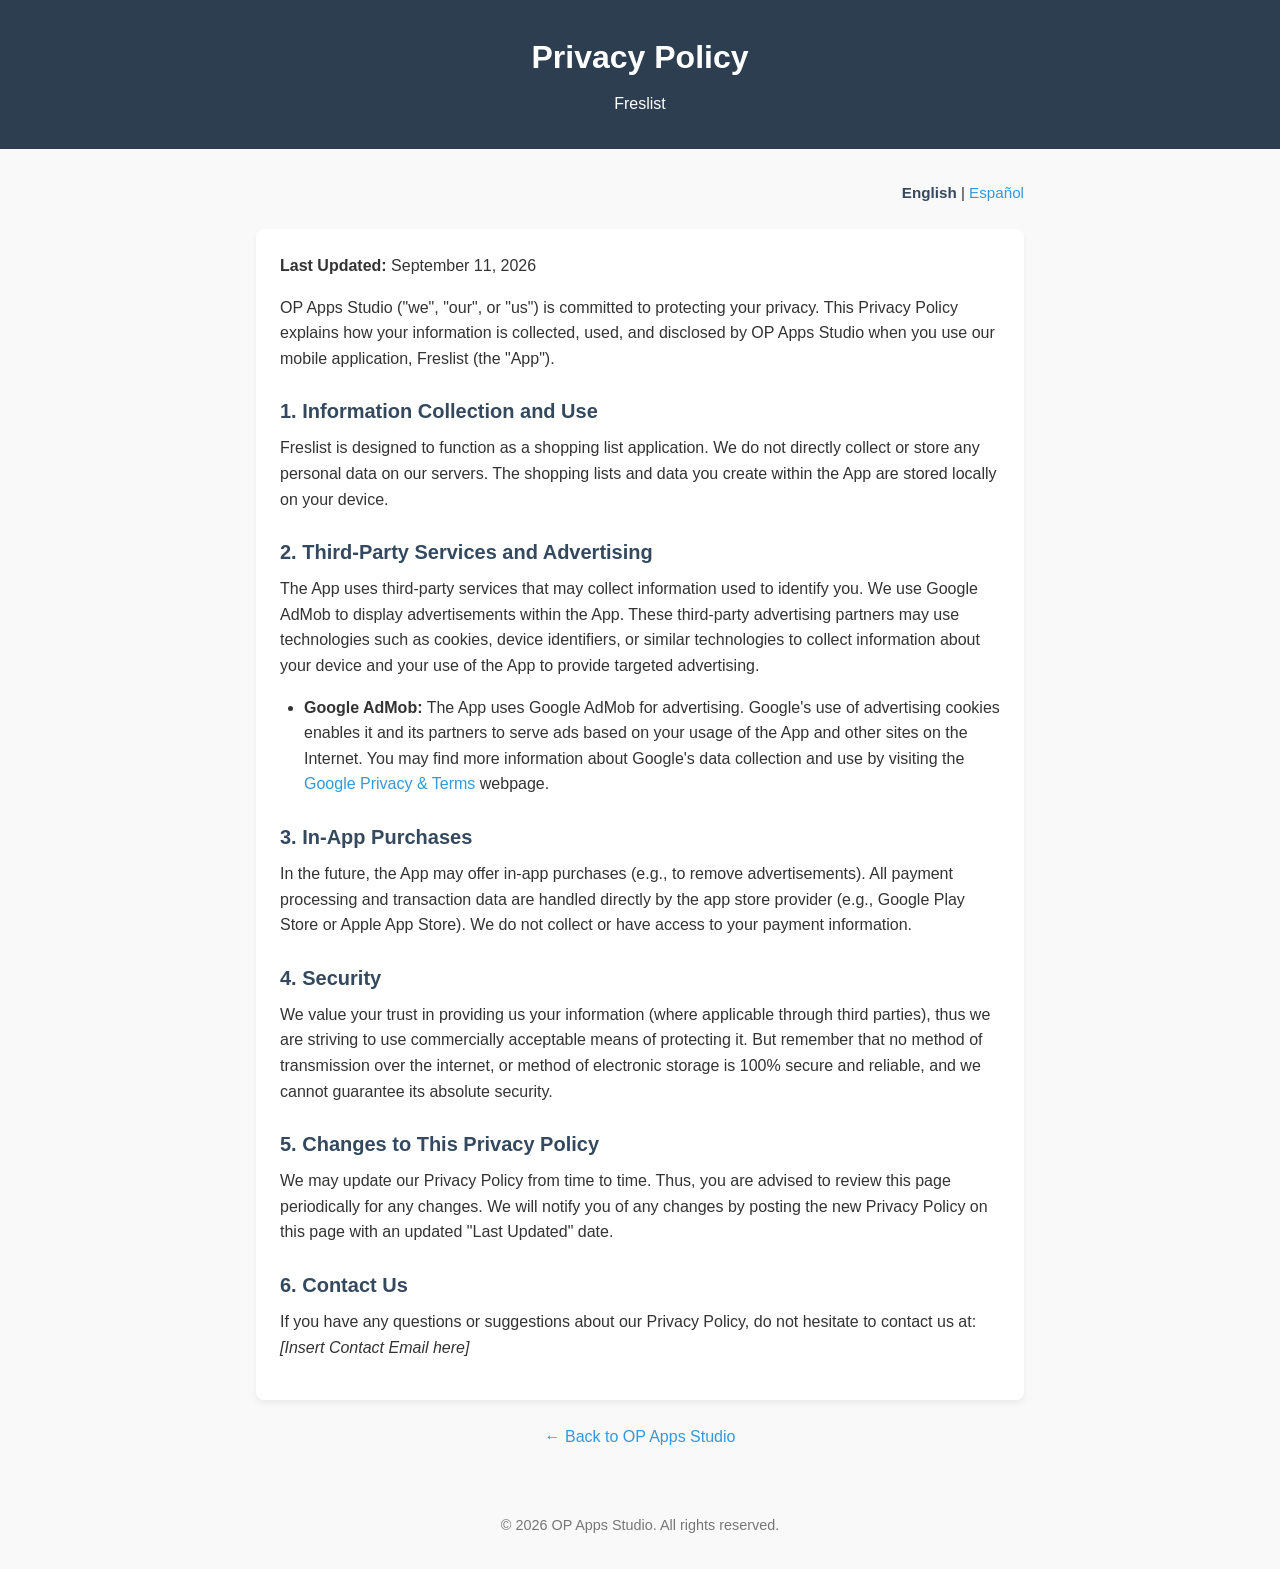
==== privacy/freslist/index.html @ 91d09dc1 "Add files via upload" ====
<!DOCTYPE html>
<html lang="en">
<head>
    <meta charset="UTF-8">
    <meta name="viewport" content="width=device-width, initial-scale=1.0">
    <title>Privacy Policy - Freslist | OP Apps Studio</title>
    <meta name="description" content="Privacy Policy for Freslist, a shopping list app by OP Apps Studio.">
    <link rel="stylesheet" href="../../css/style.css">
</head>
<body>
    <header>
        <h1>Privacy Policy</h1>
        <p>Freslist</p>
    </header>

    <main>
        <div class="language-selector">
            <span>English</span> | <a href="es.html">Español</a>
        </div>
        
        <div class="card privacy-content">
            <p><strong>Last Updated:</strong> September 11, 2026</p>

            <p>OP Apps Studio ("we", "our", or "us") is committed to protecting your privacy. This Privacy Policy explains how your information is collected, used, and disclosed by OP Apps Studio when you use our mobile application, Freslist (the "App").</p>

            <h2>1. Information Collection and Use</h2>
            <p>Freslist is designed to function as a shopping list application. We do not directly collect or store any personal data on our servers. The shopping lists and data you create within the App are stored locally on your device.</p>
            
            <h2>2. Third-Party Services and Advertising</h2>
            <p>The App uses third-party services that may collect information used to identify you. We use Google AdMob to display advertisements within the App. These third-party advertising partners may use technologies such as cookies, device identifiers, or similar technologies to collect information about your device and your use of the App to provide targeted advertising.</p>
            <ul>
                <li><strong>Google AdMob:</strong> The App uses Google AdMob for advertising. Google's use of advertising cookies enables it and its partners to serve ads based on your usage of the App and other sites on the Internet. You may find more information about Google's data collection and use by visiting the <a href="https://policies.google.com/technologies/ads" target="_blank" rel="noopener noreferrer">Google Privacy & Terms</a> webpage.</li>
            </ul>

            <h2>3. In-App Purchases</h2>
            <p>In the future, the App may offer in-app purchases (e.g., to remove advertisements). All payment processing and transaction data are handled directly by the app store provider (e.g., Google Play Store or Apple App Store). We do not collect or have access to your payment information.</p>

            <h2>4. Security</h2>
            <p>We value your trust in providing us your information (where applicable through third parties), thus we are striving to use commercially acceptable means of protecting it. But remember that no method of transmission over the internet, or method of electronic storage is 100% secure and reliable, and we cannot guarantee its absolute security.</p>

            <h2>5. Changes to This Privacy Policy</h2>
            <p>We may update our Privacy Policy from time to time. Thus, you are advised to review this page periodically for any changes. We will notify you of any changes by posting the new Privacy Policy on this page with an updated "Last Updated" date.</p>

            <h2>6. Contact Us</h2>
            <p>If you have any questions or suggestions about our Privacy Policy, do not hesitate to contact us at: <em>[Insert Contact Email here]</em></p>
        </div>
        
        <div style="text-align: center; margin-top: 1rem;">
            <a href="../../index.html">&larr; Back to OP Apps Studio</a>
        </div>
    </main>

    <footer>
        <p>&copy; 2026 OP Apps Studio. All rights reserved.</p>
    </footer>
</body>
</html>
---- css/style.css ----
:root {
  --primary-color: #2c3e50;
  --secondary-color: #34495e;
  --accent-color: #3498db;
  --text-color: #333;
  --bg-color: #f9f9f9;
  --card-bg: #fff;
}

* {
  box-sizing: border-box;
  margin: 0;
  padding: 0;
}

body {
  font-family: -apple-system, BlinkMacSystemFont, "Segoe UI", Roboto, Helvetica, Arial, sans-serif;
  line-height: 1.6;
  color: var(--text-color);
  background-color: var(--bg-color);
}

header {
  background-color: var(--primary-color);
  color: white;
  padding: 2rem 1rem;
  text-align: center;
}

header h1 {
  margin-bottom: 0.5rem;
}

main {
  max-width: 800px;
  margin: 0 auto;
  padding: 2rem 1rem;
}

.card {
  background-color: var(--card-bg);
  border-radius: 8px;
  padding: 1.5rem;
  margin-bottom: 1.5rem;
  box-shadow: 0 4px 6px rgba(0,0,0,0.05);
}

.card h2 {
  color: var(--secondary-color);
  margin-bottom: 1rem;
}

a {
  color: var(--accent-color);
  text-decoration: none;
}

a:hover {
  text-decoration: underline;
}

footer {
  text-align: center;
  padding: 2rem 1rem;
  color: #777;
  font-size: 0.9rem;
}

/* Privacy Policy Specifics */
.privacy-content h2 {
  margin-top: 1.5rem;
  margin-bottom: 0.5rem;
  color: var(--secondary-color);
  font-size: 1.25rem;
}
.privacy-content h3 {
  margin-top: 1rem;
  margin-bottom: 0.5rem;
}
.privacy-content p, .privacy-content ul {
  margin-bottom: 1rem;
}
.privacy-content ul {
  padding-left: 1.5rem;
}
.language-selector {
  margin-bottom: 1.5rem;
  text-align: right;
  font-size: 0.95rem;
}
.language-selector span {
  font-weight: bold;
  color: var(--secondary-color);
}
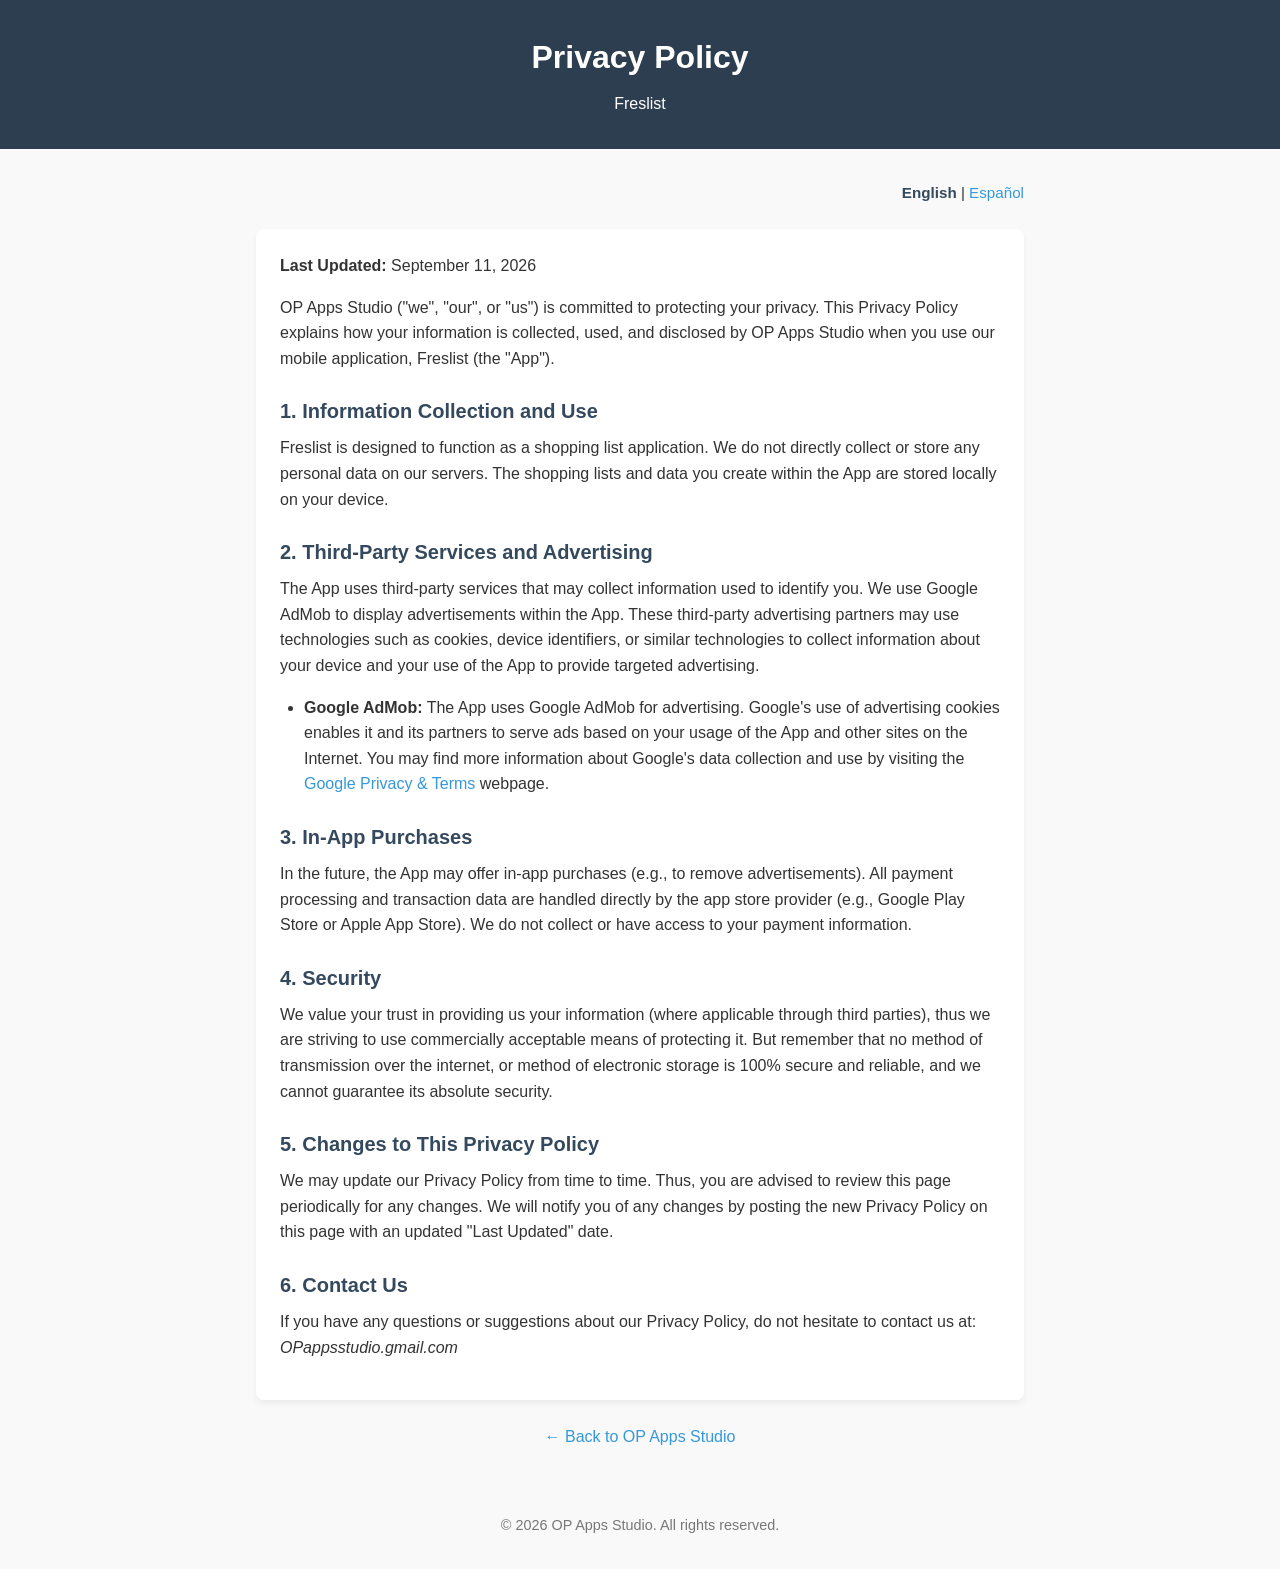
==== commit 63a7b46d: "Update index.html" ====
--- a/privacy/freslist/index.html
+++ b/privacy/freslist/index.html
@@ -42,7 +42,7 @@
             <p>We may update our Privacy Policy from time to time. Thus, you are advised to review this page periodically for any changes. We will notify you of any changes by posting the new Privacy Policy on this page with an updated "Last Updated" date.</p>
 
             <h2>6. Contact Us</h2>
-            <p>If you have any questions or suggestions about our Privacy Policy, do not hesitate to contact us at: <em>[Insert Contact Email here]</em></p>
+            <p>If you have any questions or suggestions about our Privacy Policy, do not hesitate to contact us at: <em>OPappsstudio.gmail.com</em></p>
         </div>
         
         <div style="text-align: center; margin-top: 1rem;">
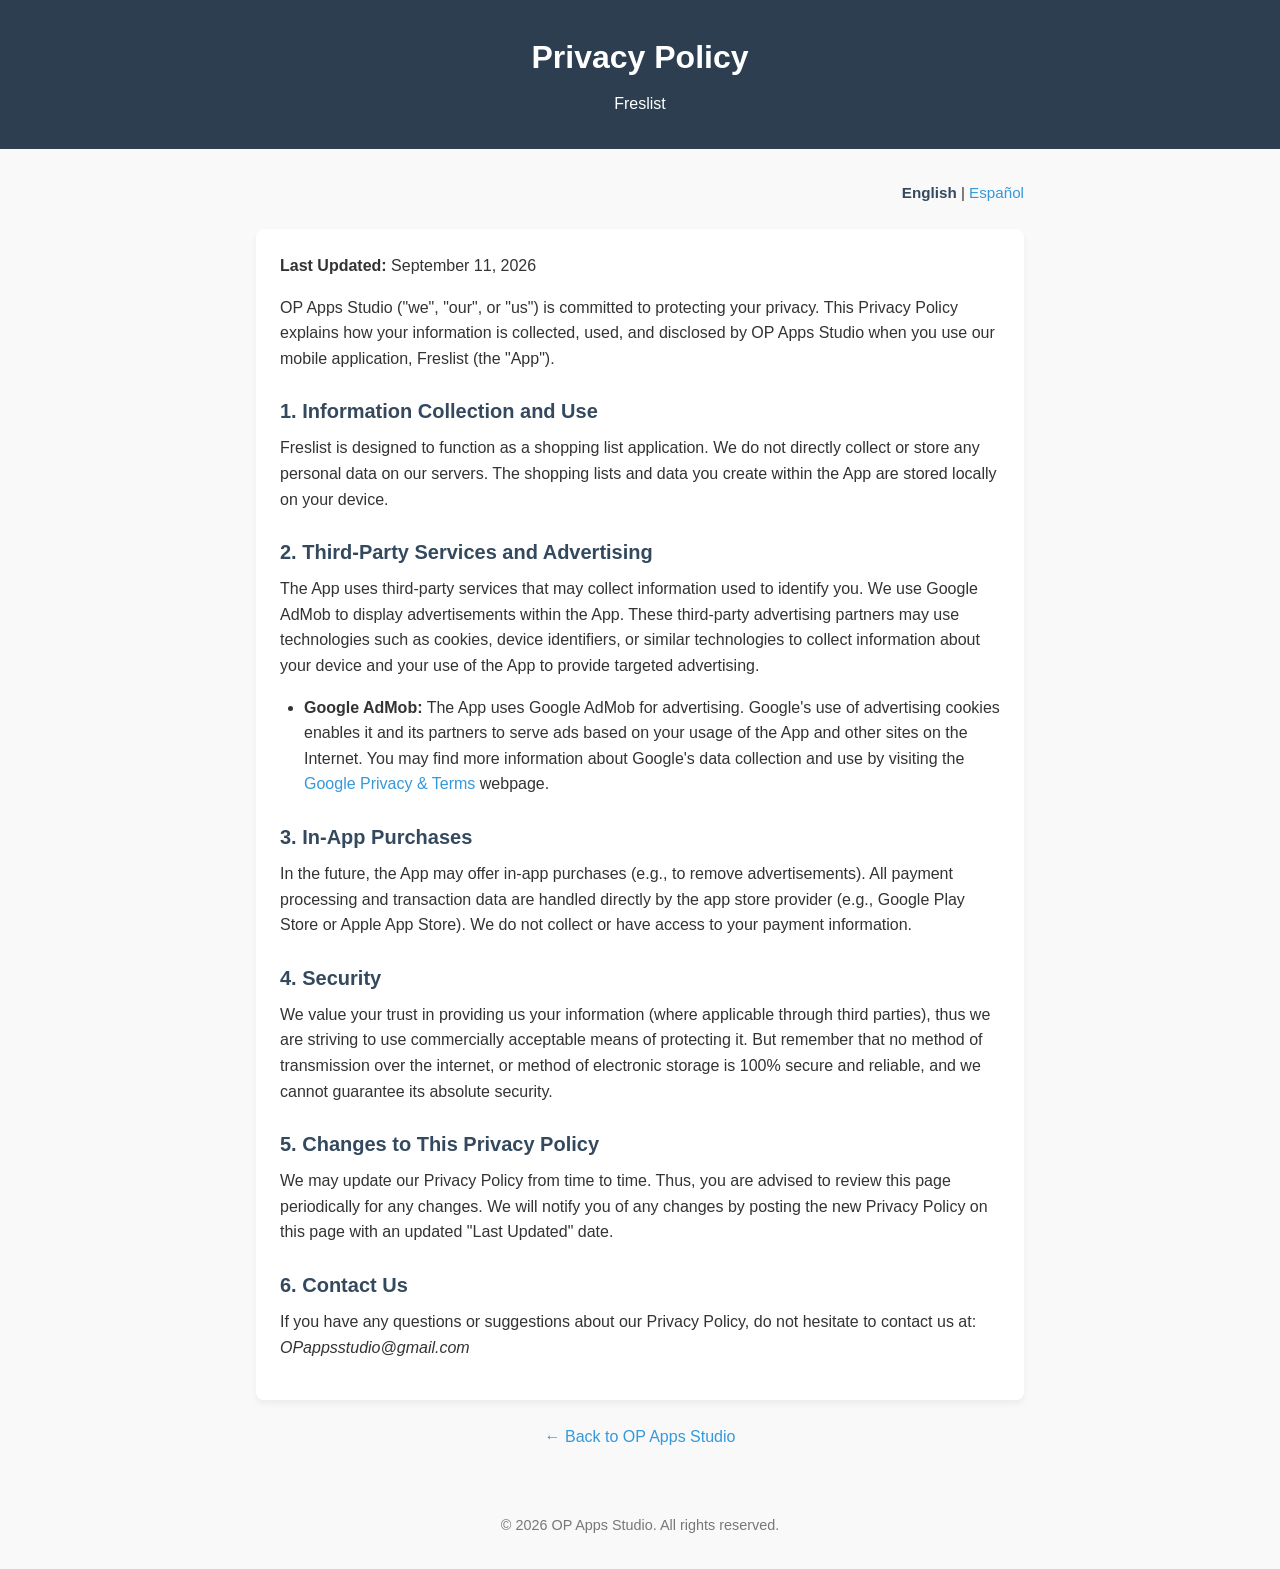
==== commit c139c6f4: "Update index.html" ====
--- a/privacy/freslist/index.html
+++ b/privacy/freslist/index.html
@@ -42,7 +42,7 @@
             <p>We may update our Privacy Policy from time to time. Thus, you are advised to review this page periodically for any changes. We will notify you of any changes by posting the new Privacy Policy on this page with an updated "Last Updated" date.</p>
 
             <h2>6. Contact Us</h2>
-            <p>If you have any questions or suggestions about our Privacy Policy, do not hesitate to contact us at: <em>OPappsstudio.gmail.com</em></p>
+            <p>If you have any questions or suggestions about our Privacy Policy, do not hesitate to contact us at: <em>OPappsstudio@gmail.com</em></p>
         </div>
         
         <div style="text-align: center; margin-top: 1rem;">
